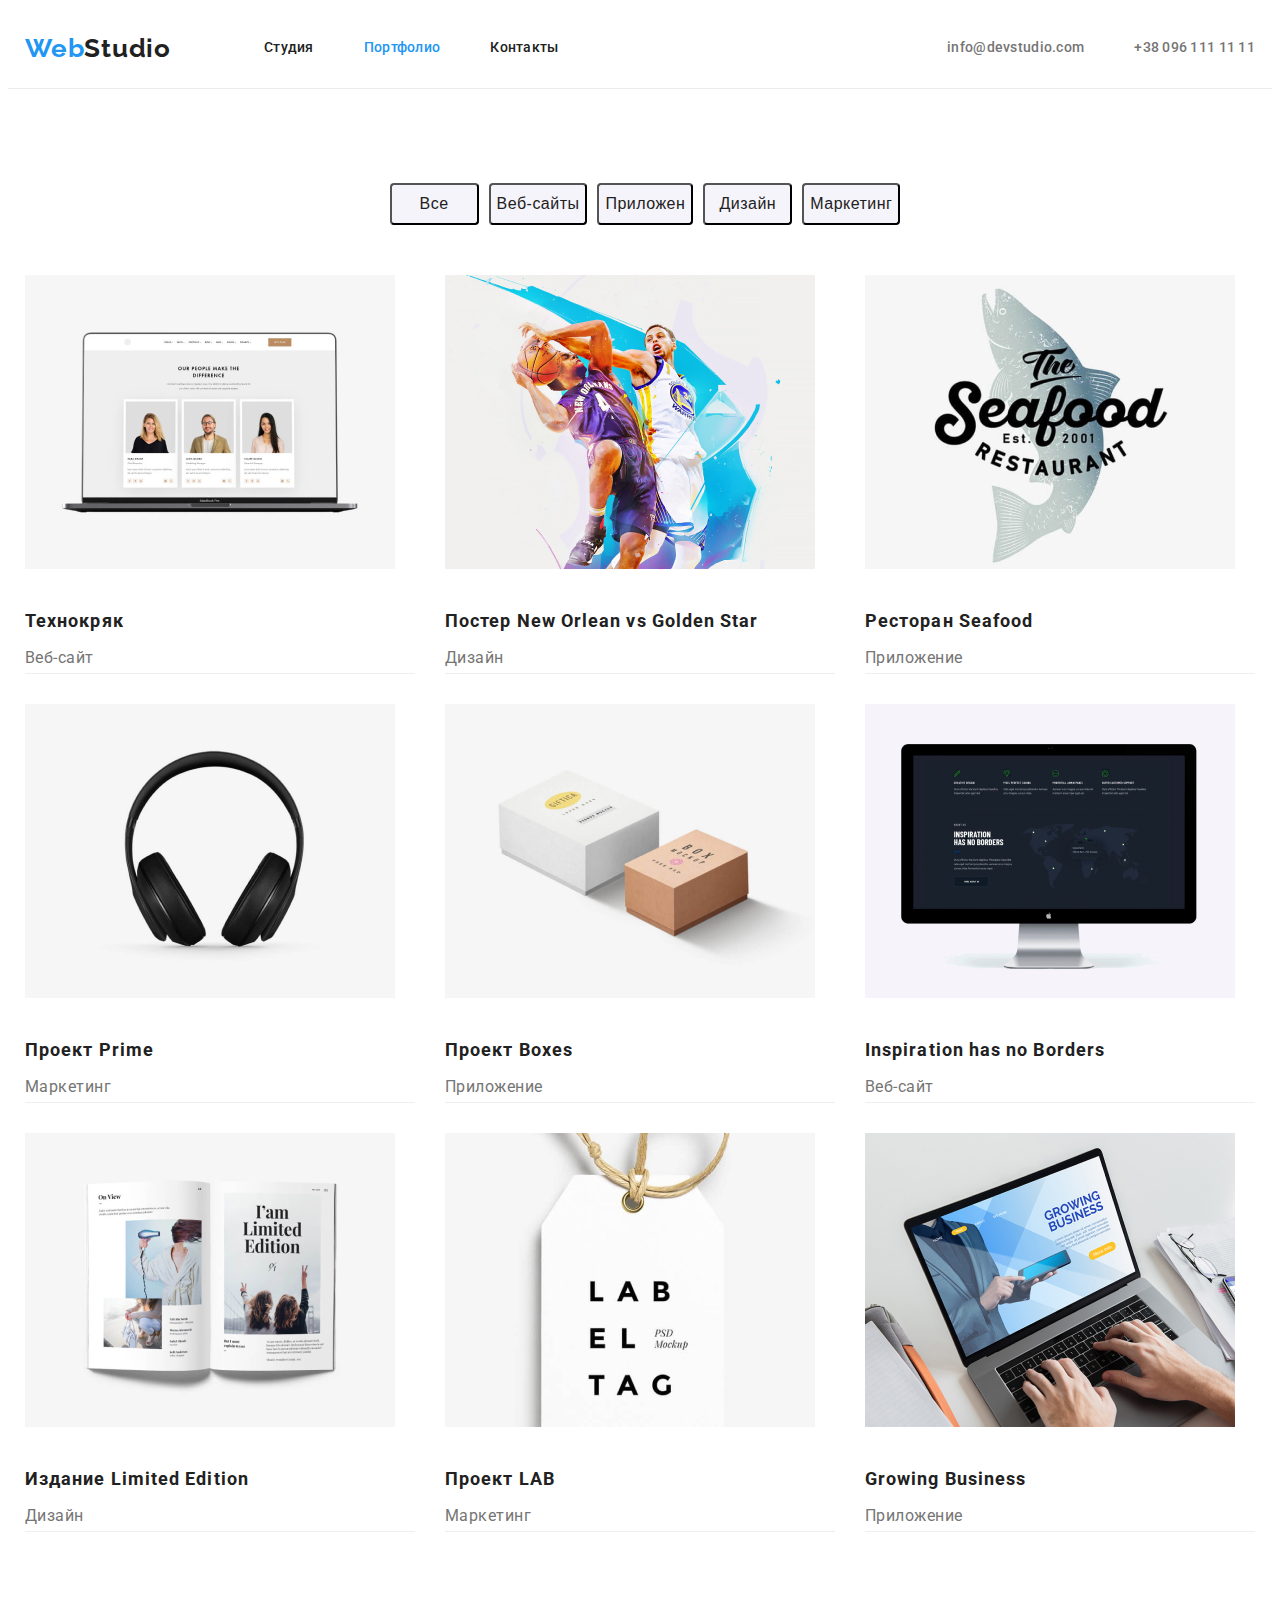
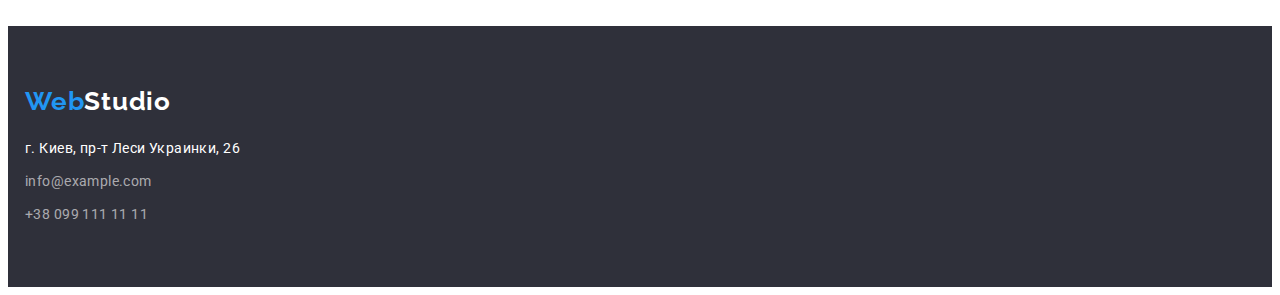
==== portfolio.html @ aa13a0ec "Позиционирование" ====
<!DOCTYPE html>
<html lang="en">

<head>
    <meta charset="UTF-8">
    <meta http-equiv="X-UA-Compatible" content="IE=edge">
    <meta name="viewport" content="width=device-width, initial-scale=1.0">
    <title>Portfolio</title>
    <!-- link font F -->
    <link rel="preconnect" href="https://fonts.googleapis.com">
    <link rel="preconnect" href="https://fonts.gstatic.com" crossorigin>
    <link href="https://fonts.googleapis.com/css2?family=Raleway:wght@700&family=Roboto:wght@400;500;700;900&display=swap" rel="stylesheet">

    <!-- link css -->
    <link rel="stylesheet" href="./css/style.css">


</head>

<body>

    <header class="line">
        <div class="container main-nav">
            <nav class="main-site-nav">

                <a href="./index.html" class="logo">
                    <span class="logo-color list">Web</span>Studio
                </a>

                <ul class="site-nav list">
                    <li class="item">
                        <a href="./index.html" class="link">Студия</a>
                    </li>


                    <li class="item"><a href="./portfolio.html" class="link current">Портфолио</a></li>


                    <li class="item">
                        <a href="#" class="link">Контакты </a>
                    </li>

                </ul>


            </nav>
            <ul class="list contact">
                <li class="contact-item"> <a href="mailto:info@devstudio.com" class="link">info@devstudio.com</a></li>
                <li class="contact-item"> <a href="tel:++380961111111" class="link">+38 096 111 11 11</a></li>
            </ul>
        </div>
    </header>

    <main>
        <section>
            <div class="container portfolio">
                <h1 hidden>Портфолио</h1>
                <ul class="portfolio-menu list">

                    <li class="portfolio-item"><button type="button" class="button second"><span class="second-button-title">Все</span></button></li>

                    <li class="portfolio-item"><button type="button" class="button second"><span class="second-button-title">Веб-сайты</span></button></li>

                    <li class="portfolio-item"><button type="button" class="button second"><span class="second-button-title">Приложен</span></button></li>

                    <li class="portfolio-item"> <button type="button" class="button second"><span class="second-button-title">Дизайн</span></button></li>

                    <li class="portfolio-item"><button type="button" class="button second"><span class="second-button-title">Маркетинг</span></button></li>

                </ul>

                <ul class="galler list">
                    <li class="galler-item">
                        <img src="./images/portfolio.jpg" width="370" alt="Веб-сайт">
                        <h2 class="title-img">Технокряк</h2>
                        <p class="categories">Веб-сайт</p>
                    </li>
                    <li class="galler-item">
                        <img src="./images/portfolio1.jpg" width="370" alt="Постер New Orlean vs Golden Star">
                        <h2 class="title-img">Постер New Orlean vs Golden Star</h2>
                        <p class="categories">Дизайн</p>
                    </li>
                    <li class="galler-item">
                        <img src="./images/portfolio2.jpg" width="370" alt="Ресторан Seafood">
                        <h2 class="title-img">Ресторан Seafood</h2>
                        <p class="categories">Приложение</p>
                    </li>
                    <li class="galler-item">
                        <img src="./images/portfolio3.jpg" width="370" alt="Проект Prime">
                        <h2 class="title-img">Проект Prime</h2>
                        <p class="categories">Маркетинг</p>
                    </li>
                    <li class="galler-item">
                        <img src="./images/portfolio4.jpg" width="370" alt="Проект Boxes">
                        <h2 class="title-img">Проект Boxes</h2>
                        <p class="categories">Приложение</p>
                    </li>
                    <li class="galler-item">
                        <img src="./images/portfolio5.jpg" width="370" alt="Inspiration has no Borders">
                        <h2 class="title-img">Inspiration has no Borders</h2>
                        <p class="categories">Веб-сайт</p>
                    </li>
                    <li class="galler-item">
                        <img src="./images/portfolio6.jpg" width="370" alt="Издание Limited Edition">
                        <h2 class="title-img">Издание Limited Edition</h2>
                        <p class="categories">Дизайн</p>
                    </li>
                    <li class="galler-item">
                        <img src="./images/portfolio7.jpg" width="370" alt="Проект LAB">
                        <h2 class="title-img">Проект LAB</h2>
                        <p class="categories">Маркетинг</p>
                    </li>
                    <li class="galler-item">

                        <img src="./images/portfolio8.jpg" width="370" alt="Growing Business">
                        <h2 class="title-img">Growing Business</h2>
                        <p class="categories">Приложение</p>
                    </li>
                </ul>
            </div>

        </section>
    </main>

    <footer class="under-block">
        <div class="container">

            <address class="under-padding">
               <a href="./index.html" class="logo">
            <span class="logo-color list">Web</span><span class="white-logo">Studio</span> 
               </a>
       
    <ul class="under-contact list">
        <li class="address">г. Киев, пр-т Леси Украинки, 26 </li>
        <li class="under-contact-item"> <a href="mailto:info@example.com" class="under-contact-link">info@example.com</a></li>
        <li class="under-contact-item"> <a href="tel:++380991111111" class="under-contact-link">+38 099 111 11 11</a></li>
    </ul>
</address>
        </div>
    </footer>

</body>

</html>
---- css/style.css ----
:root {
    /* text */
    --primary-text-color: #212121;
    --accent-text: #2196F3;
    --second-text: #757575;
    --color-hero: #FFFFFF;
    --under-link: rgba(255, 255, 255, 0.6);
    /* button */
    --primary-button: #2196F3;
    --color-title-button: #FFFFFF;
    --color-button: #F5F4FA;
    /* background */
    --bg-color: #FFFFFF;
    --bg-hero: #2F303A;
    --bg-color-s: #E5E5E5;
    --bg-section-team: #F5F4FA;
}

body {
    font-family: 'Roboto', sans-serif;
    background-color: var(--bg-color);
    color: var(--primary-text-color);
}


/* Утилиты */

h1,
h2,
h3,
h4,
p,
ul {
    margin: 0;
    padding: 0;
}

.list {
    list-style: none;
}


/* контейнер */

.container {
    width: 1230px;
    padding-right: 15px;
    padding-left: 15px;
    margin-left: auto;
    margin-right: auto;
}


/* header */

.line {
    border-bottom: 1px solid #ECECEC;
}

.main-nav {
    display: flex;
}

.main-site-nav {
    display: flex;
    align-items: center;
}

.logo {
    color: var(--primary-text-color);
    font-family: 'Raleway', sans-serif;
    font-style: normal;
    font-weight: 700;
    font-size: 26px;
    line-height: 1.19;
    letter-spacing: 0.03em;
    text-decoration: none;
}

.logo-color {
    color: var(--accent-text);
}

.site-nav {
    display: flex;
    margin-left: 93px;
}

.site-nav .item:not(:first-child) {
    margin-left: 50px;
}

.link {
    display: block;
    padding-top: 32px;
    padding-bottom: 32px;
    font-weight: 500;
    font-size: 14px;
    line-height: 1.14;
    letter-spacing: 0.02em;
    text-decoration: none;
}

.site-nav .link {
    color: var(--primary-text-color);
}

.contact {
    display: flex;
    margin-left: auto;
}

.contact .contact-item:not(:first-child) {
    margin-left: 50px;
}

.contact .link {
    color: var(--second-text);
}

.site-nav .link:hover,
.contact .link:hover,
.site-nav .link:focus,
.contact .link:focus {
    color: var(--accent-text);
}

.site-nav .current {
    color: var(--accent-text);
}


/* Hero */

.block {
    background: var(--bg-hero);
    text-align: center;
}

.hero {
    margin-bottom: 30px;
    padding-top: 200px;
    color: var(--color-hero);
    font-weight: 900;
    font-size: 44px;
    line-height: 1.36;
    letter-spacing: 0.06em;
    text-transform: uppercase;
}

.button {
    cursor: pointer;
}

.button.primary {
    margin-bottom: 200px;
    background: var(--primary-button);
    box-shadow: 0px 4px 4px rgba(0, 0, 0, 0.15);
    border-radius: 4px;
}

.button-title {
    color: var(--color-title-button);
    font-weight: 700;
    font-size: 16px;
    line-height: 1.88;
    letter-spacing: 0.06em;
}


/* section */

.section {
    padding: 94px 0;
    color: var(--primary-text-color);
}

section.no-padding {
    padding-top: 0;
}

.section-title {
    font-weight: 700;
    font-size: 36px;
    line-height: 1.17;
    text-align: center;
    letter-spacing: 0.03em;
    color: var(--primary-text-color);
    margin-bottom: 50px;
}


/* Oсобенности */

.peculiarities {
    display: flex;
    align-content: center;
}

.peculiarities-item {
    width: 270px;
}

.peculiarities .peculiarities-item:not(:first-child) {
    margin-left: 30px;
}

.peculiarities.title {
    margin-bottom: 10px;
    color: var(--primary-text-color);
    font-weight: 700;
    font-size: 14px;
    line-height: 1.14;
    letter-spacing: 0.03em;
    text-transform: uppercase;
}

.peculiarities.text {
    color: var(--second-text);
    font-size: 14px;
    line-height: 1.5;
    letter-spacing: 0.03em;
}


/* photo */

.photo {
    display: flex;
}

.photo-card:not(:first-child) {
    padding-left: 30px;
}


/* Team */

.section.teames {
    background-color: var(--bg-section-team);
}

.team {
    display: flex;
    justify-content: center;
    text-align: center;
    font-size: 16px;
    line-height: 1.19;
    letter-spacing: 0.03em;
}

.team .name {
    margin-top: 30px;
    color: var(--primary-text-color);
    font-weight: 500;
}

.team .job {
    margin-top: 10px;
    padding-bottom: 30px;
    color: var(--second-text);
}


/* footer */

.under-block {
    background: var(--bg-hero);
}

.under-padding {
    padding-bottom: 60px;
    padding-top: 60px;
}

.white-logo {
    color: var(--color-hero);
}

.under-contact {
    margin-top: 20px;
}

.under-contact .under-contact-link {
    color: var(--under-link);
    font-style: normal;
    font-weight: 400px;
    font-size: 14px;
    line-height: 1.71;
    letter-spacing: 0.03em;
    text-decoration: none;
}

.address {
    font-style: normal;
    font-size: 14px;
    line-height: 1.71;
    letter-spacing: 0.03em;
    color: var(--color-hero);
}

.under-contact .under-contact-item {
    padding-top: 9px;
}


/* 2 file */

.portfolio-menu {
    display: flex;
    justify-content: center;
    margin-bottom: 50px;
}

.portfolio-menu .portfolio-item {
    margin-left: 10px;
}

.button.second {
    background: var(--color-button);
    border-radius: 4px;
}

.second-button-title {
    min-width: 73px;
    cursor: pointer;
    display: block;
    padding-top: 6px;
    padding-bottom: 6px;
    font-weight: 500;
    font-size: 16px;
    line-height: 1.5;
    letter-spacing: 0.03em;
    color: var(--primary-text-color);
}

.button.second:hover,
.button.second:focus {
    background: var(--accent-text);
}

.second-button-title:hover,
.second-button-title:focus {
    color: var(--bg-color);
}


/*  Портфолио  галерея */

.portfolio {
    margin-top: 94px;
    margin-bottom: 94px;
}

.galler {
    display: flex;
    flex-wrap: wrap;
}

.galler-item {
    width: calc((100% - 60px) / 3);
    margin-bottom: 30px;
    margin-right: 30px;
    border-bottom: 1px solid #EEEEEE;
}

.galler-item:nth-child(3n + 3) {
    margin-right: 0;
}

.galler-item:nth-last-child(-n + 3) {
    margin-bottom: 0px;
}

.title-img {
    margin-top: 30px;
    color: var(--primary-text-color);
    font-weight: 700;
    font-size: 18px;
    line-height: 2;
    letter-spacing: 0.06em;
}

.categories {
    margin-top: 4px;
    color: var(--second-text);
    font-size: 16px;
    line-height: 1.88;
    letter-spacing: 0.03em;
}
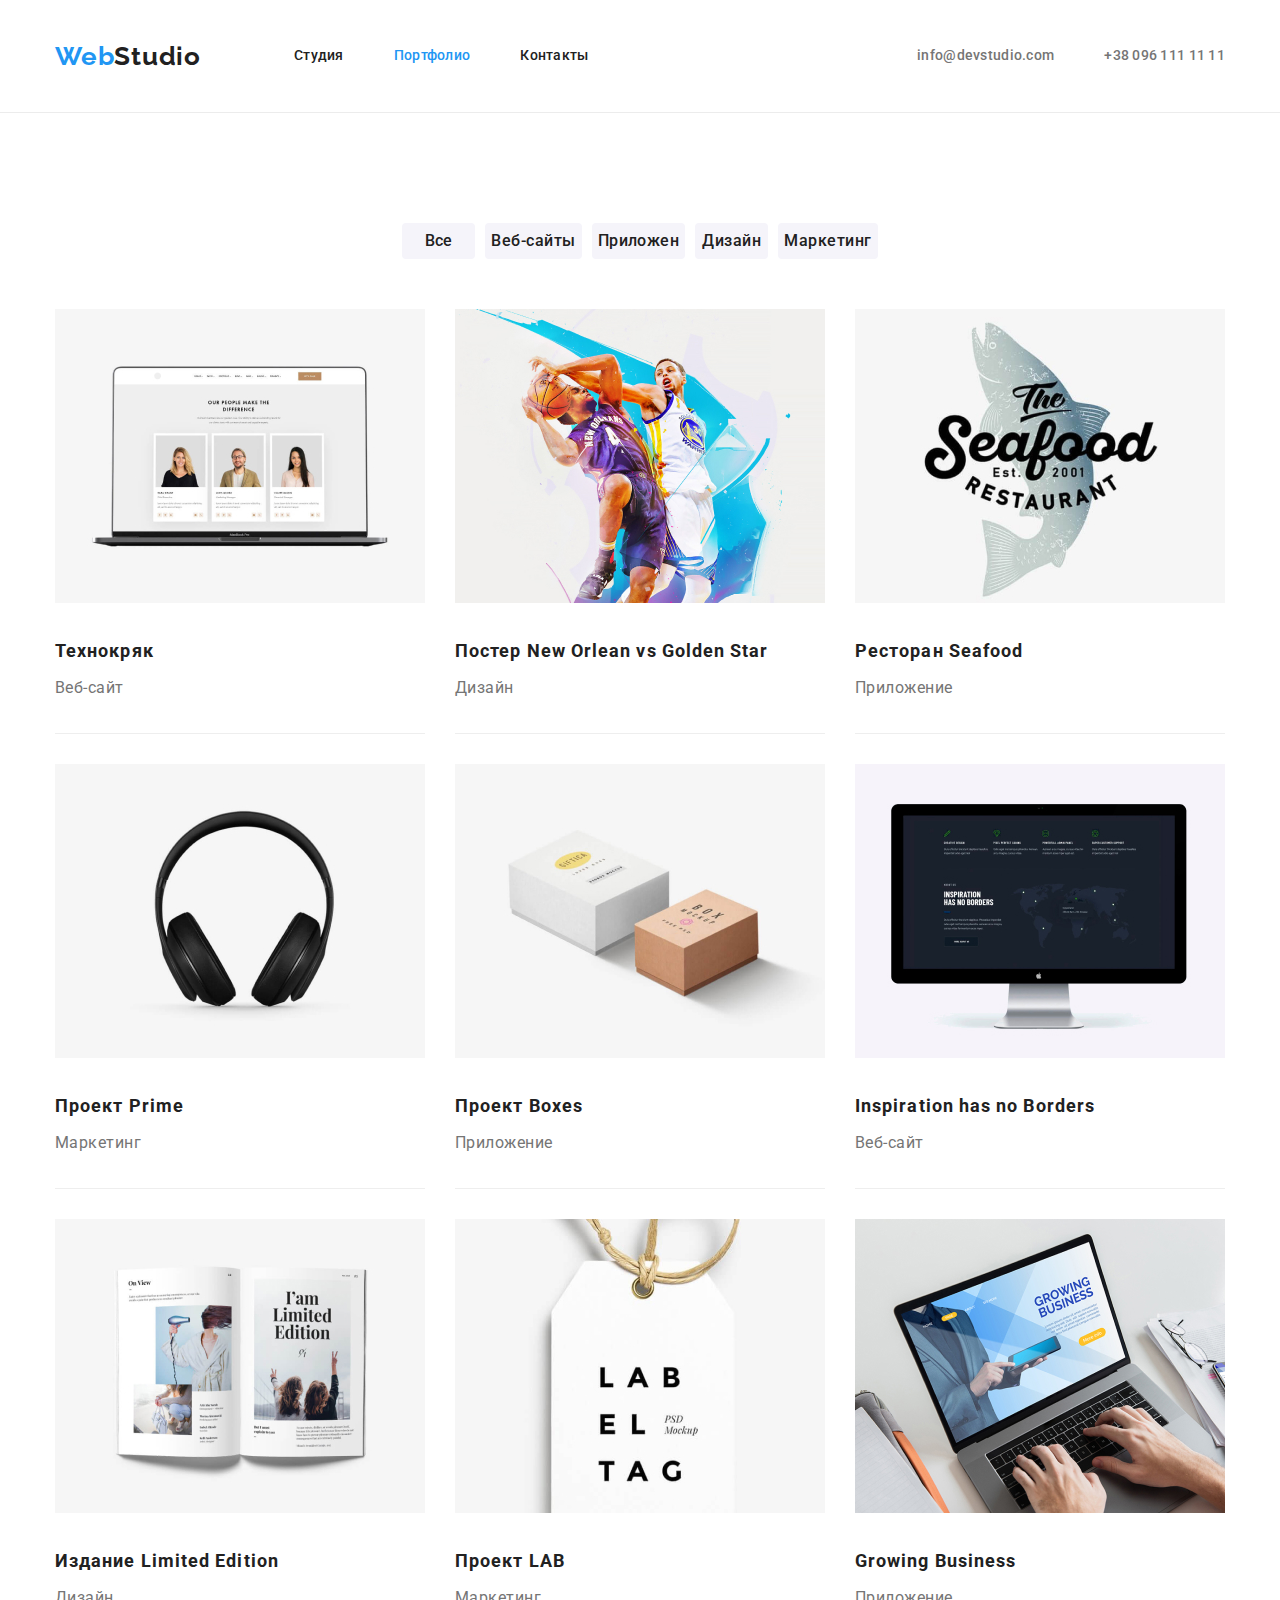
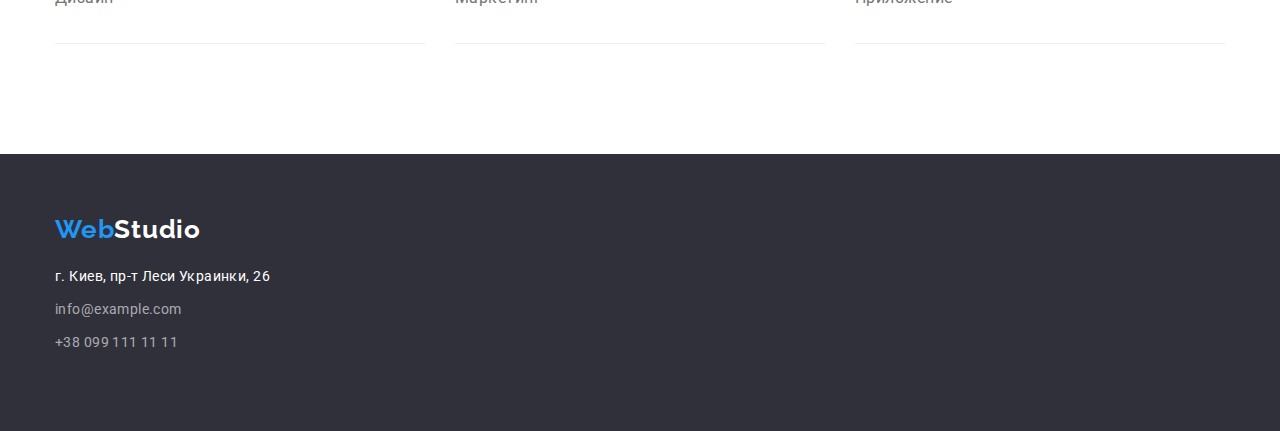
==== commit 3a9ced2e: "Блочная Модель" ====
--- a/portfolio.html
+++ b/portfolio.html
@@ -10,7 +10,8 @@
     <link rel="preconnect" href="https://fonts.googleapis.com">
     <link rel="preconnect" href="https://fonts.gstatic.com" crossorigin>
     <link href="https://fonts.googleapis.com/css2?family=Raleway:wght@700&family=Roboto:wght@400;500;700;900&display=swap" rel="stylesheet">
-
+    <!-- modern normalize -->
+    <link rel="stylesheet" href="https://cdnjs.cloudflare.com/ajax/libs/modern-normalize/1.1.0/modern-normalize.min.css">
     <!-- link css -->
     <link rel="stylesheet" href="./css/style.css">
 
@@ -19,7 +20,7 @@
 
 <body>
 
-    <header class="line">
+    <header class="header">
         <div class="container main-nav">
             <nav class="main-site-nav">
 
@@ -37,14 +38,14 @@
 
 
                     <li class="item">
-                        <a href="#" class="link">Контакты </a>
+                        <a href="#" class="link">Контакты</a>
                     </li>
 
                 </ul>
 
 
             </nav>
-            <ul class="list contact">
+            <ul class="contact">
                 <li class="contact-item"> <a href="mailto:info@devstudio.com" class="link">info@devstudio.com</a></li>
                 <li class="contact-item"> <a href="tel:++380961111111" class="link">+38 096 111 11 11</a></li>
             </ul>
@@ -52,69 +53,87 @@
     </header>
 
     <main>
-        <section>
-            <div class="container portfolio">
-                <h1 hidden>Портфолио</h1>
-                <ul class="portfolio-menu list">
+        <section class="section">
+            <div class="container ">
+                <h1 class="visually-hidden">Портфолио</h1>
+                <ul class="portfolio-menu">
 
-                    <li class="portfolio-item"><button type="button" class="button second"><span class="second-button-title">Все</span></button></li>
+                    <li class="portfolio-item"><button type="button" class="button second">Все</button></li>
 
-                    <li class="portfolio-item"><button type="button" class="button second"><span class="second-button-title">Веб-сайты</span></button></li>
+                    <li class="portfolio-item"><button type="button" class="button second">Веб-сайты</button></li>
 
-                    <li class="portfolio-item"><button type="button" class="button second"><span class="second-button-title">Приложен</span></button></li>
+                    <li class="portfolio-item"><button type="button" class="button second">Приложен</button></li>
 
-                    <li class="portfolio-item"> <button type="button" class="button second"><span class="second-button-title">Дизайн</span></button></li>
+                    <li class="portfolio-item"> <button type="button" class="button second">Дизайн</button></li>
 
-                    <li class="portfolio-item"><button type="button" class="button second"><span class="second-button-title">Маркетинг</span></button></li>
+                    <li class="portfolio-item"> <button type="button" class="button second">Маркетинг</button></li>
+
 
                 </ul>
 
-                <ul class="galler list">
+                <ul class="galler">
                     <li class="galler-item">
                         <img src="./images/portfolio.jpg" width="370" alt="Веб-сайт">
-                        <h2 class="title-img">Технокряк</h2>
-                        <p class="categories">Веб-сайт</p>
+                        <div class="galler-container">
+                            <h2 class="title-img">Технокряк</h2>
+                            <p class="categories">Веб-сайт</p>
+                        </div>
                     </li>
                     <li class="galler-item">
                         <img src="./images/portfolio1.jpg" width="370" alt="Постер New Orlean vs Golden Star">
-                        <h2 class="title-img">Постер New Orlean vs Golden Star</h2>
-                        <p class="categories">Дизайн</p>
+                        <div class="galler-container">
+                            <h2 class="title-img">Постер New Orlean vs Golden Star</h2>
+                            <p class="categories">Дизайн</p>
+                        </div>
                     </li>
                     <li class="galler-item">
                         <img src="./images/portfolio2.jpg" width="370" alt="Ресторан Seafood">
-                        <h2 class="title-img">Ресторан Seafood</h2>
-                        <p class="categories">Приложение</p>
+                        <div class="galler-container">
+                            <h2 class="title-img">Ресторан Seafood</h2>
+                            <p class="categories">Приложение</p>
+                        </div>
                     </li>
                     <li class="galler-item">
                         <img src="./images/portfolio3.jpg" width="370" alt="Проект Prime">
-                        <h2 class="title-img">Проект Prime</h2>
-                        <p class="categories">Маркетинг</p>
+                        <div class="galler-container">
+                            <h2 class="title-img">Проект Prime</h2>
+                            <p class="categories">Маркетинг</p>
+                        </div>
                     </li>
                     <li class="galler-item">
                         <img src="./images/portfolio4.jpg" width="370" alt="Проект Boxes">
-                        <h2 class="title-img">Проект Boxes</h2>
-                        <p class="categories">Приложение</p>
+                        <div class="galler-container">
+                            <h2 class="title-img">Проект Boxes</h2>
+                            <p class="categories">Приложение</p>
+                        </div>
                     </li>
                     <li class="galler-item">
                         <img src="./images/portfolio5.jpg" width="370" alt="Inspiration has no Borders">
-                        <h2 class="title-img">Inspiration has no Borders</h2>
-                        <p class="categories">Веб-сайт</p>
+                        <div class="galler-container">
+                            <h2 class="title-img">Inspiration has no Borders</h2>
+                            <p class="categories">Веб-сайт</p>
+                        </div>
                     </li>
                     <li class="galler-item">
                         <img src="./images/portfolio6.jpg" width="370" alt="Издание Limited Edition">
-                        <h2 class="title-img">Издание Limited Edition</h2>
-                        <p class="categories">Дизайн</p>
+                        <div class="galler-container">
+                            <h2 class="title-img">Издание Limited Edition</h2>
+                            <p class="categories">Дизайн</p>
+                        </div>
                     </li>
                     <li class="galler-item">
                         <img src="./images/portfolio7.jpg" width="370" alt="Проект LAB">
-                        <h2 class="title-img">Проект LAB</h2>
-                        <p class="categories">Маркетинг</p>
+                        <div class="galler-container">
+                            <h2 class="title-img">Проект LAB</h2>
+                            <p class="categories">Маркетинг</p>
+                        </div>
                     </li>
                     <li class="galler-item">
-
                         <img src="./images/portfolio8.jpg" width="370" alt="Growing Business">
-                        <h2 class="title-img">Growing Business</h2>
-                        <p class="categories">Приложение</p>
+                        <div class="galler-container">
+                            <h2 class="title-img">Growing Business</h2>
+                            <p class="categories">Приложение</p>
+                        </div>
                     </li>
                 </ul>
             </div>
@@ -122,18 +141,16 @@
         </section>
     </main>
 
-    <footer class="under-block">
+    <footer class="footer">
         <div class="container">
-
-            <address class="under-padding">
-               <a href="./index.html" class="logo">
-            <span class="logo-color list">Web</span><span class="white-logo">Studio</span> 
-               </a>
-       
-    <ul class="under-contact list">
-        <li class="address">г. Киев, пр-т Леси Украинки, 26 </li>
-        <li class="under-contact-item"> <a href="mailto:info@example.com" class="under-contact-link">info@example.com</a></li>
-        <li class="under-contact-item"> <a href="tel:++380991111111" class="under-contact-link">+38 099 111 11 11</a></li>
+            <a href="./index.html" class="logo">
+                <span class="logo-color ">Web</span><span class="white-logo">Studio</span>
+            </a>
+            <address>
+    <ul class="footer-contact">
+        <li class="address">г. Киев, пр-т Леси Украинки, 26</li>
+        <li class="footer-contact-item"> <a href="mailto:info@example.com" class="footer-contact-link">info@example.com</a></li>
+        <li class="footer-contact-item"> <a href="tel:++380991111111" class="footer-contact-link">+38 099 111 11 11</a></li>
     </ul>
 </address>
         </div>
--- a/css/style.css
+++ b/css/style.css
@@ -14,6 +14,8 @@
     --bg-hero: #2F303A;
     --bg-color-s: #E5E5E5;
     --bg-section-team: #F5F4FA;
+    /* line */
+    --color-line: #ECECEC;
 }
 
 body {
@@ -29,21 +31,39 @@
 h2,
 h3,
 h4,
-p,
+p {
+    margin: 0;
+}
+
+img {
+    display: block;
+    max-width: 100%;
+    height: auto;
+}
+
 ul {
-    margin: 0;
+    list-style: none;
     padding: 0;
 }
 
-.list {
-    list-style: none;
+.visually-hidden {
+    position: absolute;
+    white-space: nowrap;
+    width: 1px;
+    height: 1px;
+    overflow: hidden;
+    border: 0;
+    padding: 0;
+    clip: rect(0 0 0 0);
+    clip-path: inset(50%);
+    margin: -1px;
 }
 
 
 /* контейнер */
 
 .container {
-    width: 1230px;
+    width: 1200px;
     padding-right: 15px;
     padding-left: 15px;
     margin-left: auto;
@@ -53,8 +73,8 @@
 
 /* header */
 
-.line {
-    border-bottom: 1px solid #ECECEC;
+.header {
+    border-bottom: 1px solid var(--color-line);
 }
 
 .main-nav {
@@ -69,7 +89,6 @@
 .logo {
     color: var(--primary-text-color);
     font-family: 'Raleway', sans-serif;
-    font-style: normal;
     font-weight: 700;
     font-size: 26px;
     line-height: 1.19;
@@ -132,14 +151,15 @@
 
 /* Hero */
 
-.block {
+.hero {
     background: var(--bg-hero);
     text-align: center;
-}
-
-.hero {
+    padding-top: 200px;
+    padding-bottom: 200px;
+}
+
+.hero-title {
     margin-bottom: 30px;
-    padding-top: 200px;
     color: var(--color-hero);
     font-weight: 900;
     font-size: 44px;
@@ -150,16 +170,13 @@
 
 .button {
     cursor: pointer;
+    font-family: inherit;
 }
 
 .button.primary {
-    margin-bottom: 200px;
     background: var(--primary-button);
     box-shadow: 0px 4px 4px rgba(0, 0, 0, 0.15);
     border-radius: 4px;
-}
-
-.button-title {
     color: var(--color-title-button);
     font-weight: 700;
     font-size: 16px;
@@ -171,11 +188,11 @@
 /* section */
 
 .section {
-    padding: 94px 0;
-    color: var(--primary-text-color);
-}
-
-section.no-padding {
+    padding-top: 94px;
+    padding-bottom: 94px;
+}
+
+.section.no-padding {
     padding-top: 0;
 }
 
@@ -194,7 +211,6 @@
 
 .peculiarities {
     display: flex;
-    align-content: center;
 }
 
 .peculiarities-item {
@@ -205,7 +221,7 @@
     margin-left: 30px;
 }
 
-.peculiarities.title {
+.peculiarities-title {
     margin-bottom: 10px;
     color: var(--primary-text-color);
     font-weight: 700;
@@ -215,7 +231,7 @@
     text-transform: uppercase;
 }
 
-.peculiarities.text {
+.peculiarities-text {
     color: var(--second-text);
     font-size: 14px;
     line-height: 1.5;
@@ -229,46 +245,48 @@
     display: flex;
 }
 
-.photo-card:not(:first-child) {
-    padding-left: 30px;
+.photo-item:not(:first-child) {
+    margin-left: 30px;
 }
 
 
 /* Team */
 
-.section.teames {
+.teames {
     background-color: var(--bg-section-team);
 }
 
 .team {
     display: flex;
-    justify-content: center;
+}
+
+.team-container {
+    padding-top: 30px;
+    padding-bottom: 30px;
     text-align: center;
+}
+
+.team-title {
+    color: var(--primary-text-color);
+    font-weight: 500;
     font-size: 16px;
     line-height: 1.19;
     letter-spacing: 0.03em;
 }
 
-.team .name {
-    margin-top: 30px;
-    color: var(--primary-text-color);
-    font-weight: 500;
-}
-
-.team .job {
+.team-text {
     margin-top: 10px;
-    padding-bottom: 30px;
     color: var(--second-text);
+    font-size: 16px;
+    line-height: 1.19;
+    letter-spacing: 0.03em;
 }
 
 
 /* footer */
 
-.under-block {
+.footer {
     background: var(--bg-hero);
-}
-
-.under-padding {
     padding-bottom: 60px;
     padding-top: 60px;
 }
@@ -277,11 +295,23 @@
     color: var(--color-hero);
 }
 
-.under-contact {
+.footer-contact {
     margin-top: 20px;
 }
 
-.under-contact .under-contact-link {
+.address {
+    font-style: normal;
+    font-size: 14px;
+    line-height: 1.71;
+    letter-spacing: 0.03em;
+    color: var(--color-hero);
+}
+
+.footer-contact-item {
+    margin-top: 9px;
+}
+
+.footer-contact-link {
     color: var(--under-link);
     font-style: normal;
     font-weight: 400px;
@@ -291,18 +321,6 @@
     text-decoration: none;
 }
 
-.address {
-    font-style: normal;
-    font-size: 14px;
-    line-height: 1.71;
-    letter-spacing: 0.03em;
-    color: var(--color-hero);
-}
-
-.under-contact .under-contact-item {
-    padding-top: 9px;
-}
-
 
 /* 2 file */
 
@@ -312,18 +330,15 @@
     margin-bottom: 50px;
 }
 
-.portfolio-menu .portfolio-item {
+.portfolio-item:not(:first-child) {
     margin-left: 10px;
 }
 
 .button.second {
     background: var(--color-button);
     border-radius: 4px;
-}
-
-.second-button-title {
+    border: 0;
     min-width: 73px;
-    cursor: pointer;
     display: block;
     padding-top: 6px;
     padding-bottom: 6px;
@@ -337,20 +352,11 @@
 .button.second:hover,
 .button.second:focus {
     background: var(--accent-text);
-}
-
-.second-button-title:hover,
-.second-button-title:focus {
     color: var(--bg-color);
 }
 
 
 /*  Портфолио  галерея */
-
-.portfolio {
-    margin-top: 94px;
-    margin-bottom: 94px;
-}
 
 .galler {
     display: flex;
@@ -361,7 +367,6 @@
     width: calc((100% - 60px) / 3);
     margin-bottom: 30px;
     margin-right: 30px;
-    border-bottom: 1px solid #EEEEEE;
 }
 
 .galler-item:nth-child(3n + 3) {
@@ -372,8 +377,13 @@
     margin-bottom: 0px;
 }
 
+.galler-container {
+    padding-top: 30px;
+    padding-bottom: 30px;
+    border-bottom: 1px solid #EEEEEE;
+}
+
 .title-img {
-    margin-top: 30px;
     color: var(--primary-text-color);
     font-weight: 700;
     font-size: 18px;
